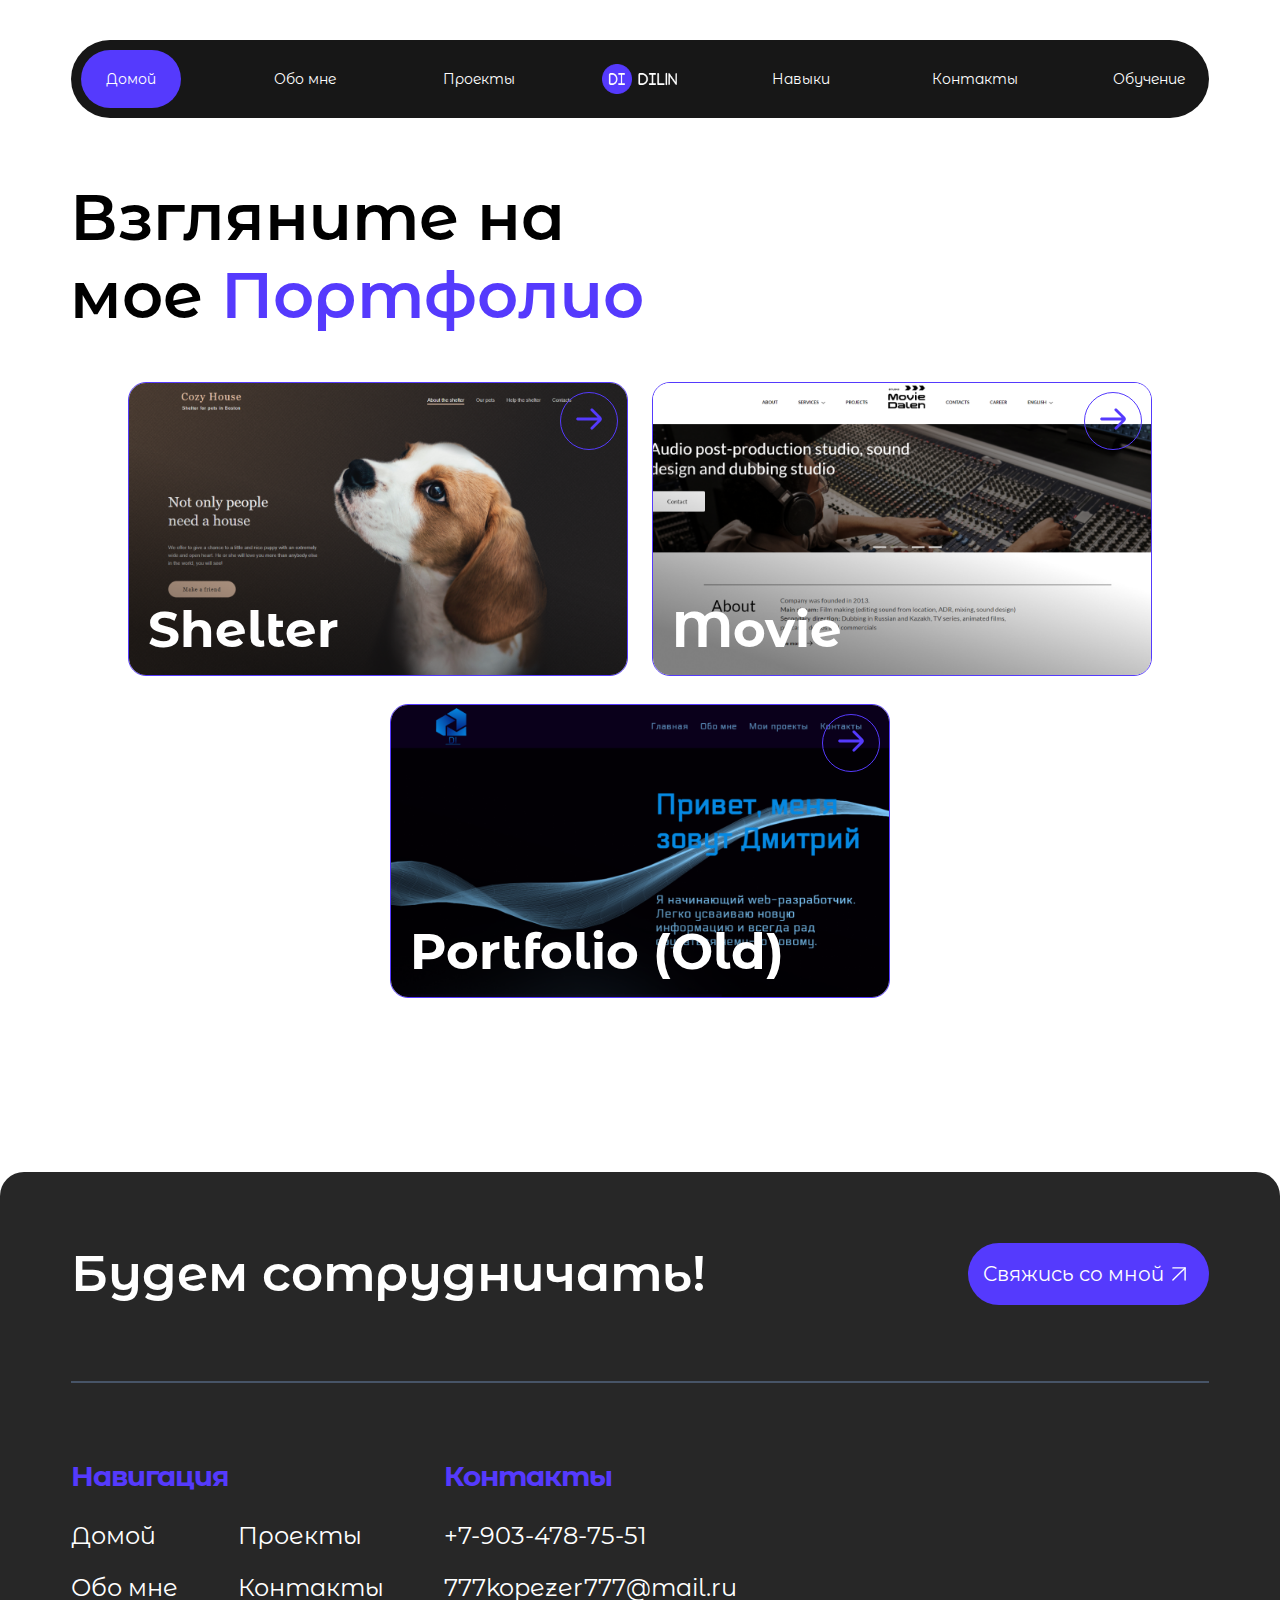
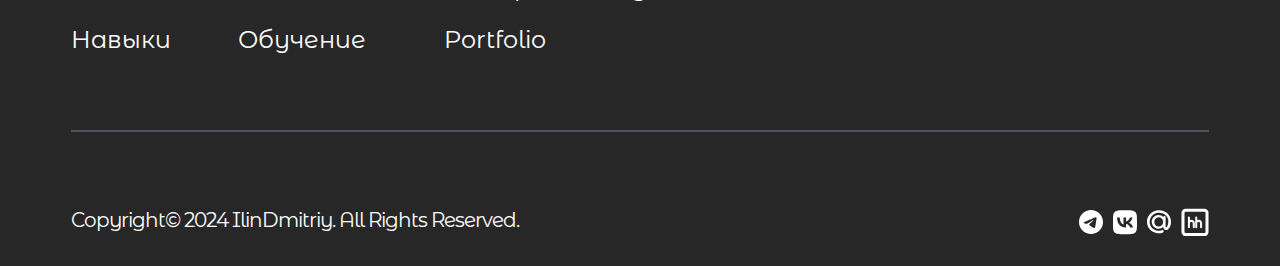
==== my-project.html @ a16f4810 "Add files via upload" ====
<!DOCTYPE html>
<html lang="en">

<head>
    <meta charset="UTF-8">
    <meta name="viewport" content="width=device-width, initial-scale=1.0">
    <title>Мои проекты</title>
    <link rel="stylesheet" href="./style.css">
    <link rel="stylesheet" href="./my-project.css">
    <link rel="stylesheet" href="./drop-down.css">
    <link rel="preconnect" href="https://fonts.googleapis.com">
    <link rel="preconnect" href="https://fonts.gstatic.com" crossorigin>
    <link href="https://fonts.googleapis.com/css2?family=Montserrat+Alternates:wght@400;500;600;700&display=swap"
        rel="stylesheet">
</head>

<body>
    <header>
        <nav class="nav-menu">
            <a class="nav-menu-btn active" href="#">Домой</a>
            <a class="nav-menu-btn" href="#my-cont">Обо мне</a>
            <a class="nav-menu-btn" href="#my-project">Проекты</a>
            <img class="nav-logo" src="./img/logo.png" alt="">
            <a class="nav-menu-btn" href="#my-skils">Навыки</a>
            <a class="nav-menu-btn" href="#send-me">Контакты</a>
            <a class="nav-menu-btn" href="#my-educate">Обучение</a>
        </nav>
        <div class="dropdown-btn" id="dropdown-btn">
            <div class="line"></div>
            <div class="line"></div>
            <div class="line"></div>
        </div>
        <div class="dpd-bg" id="dpd">
            <div class="dropdown" id="dropdown">
                <div class="dropdown-content" id="dropdown-content">
                    <li><a class="dpd-item active" href="./index.html#">Домой</a></li>
                    <li><a class="dpd-item" href="./index.html#my-cont">Обо мне</a></li>
                    <li><a class="dpd-item" href="./index.html#my-project">Проекты</a></li>
                    <li><a class="dpd-item" href="./index.html#my-skils">Навыки</a></li>
                    <li><a class="dpd-item" href="./index.html#send-me">Контакты</a></li>
                    <li><a class="dpd-item" href="./index.html#my-educate">Обучение</a></li>
                </div>
            </div>
        </div>
    </header>
    <main>
        <div class="portfolio">
            <div class="portfolio-title">
                <h2>Взгляните на мое <span class="h2-span">Портфолио</span></h2>
            </div>
            <div class="portfolio-card-cont">
                <div class="portfolio-card">
                    <img src="./img/portfolio1.png" alt="">
                    <div class="portfolio-card-arrow">
                        <svg class="portfolio-card-svg" xmlns="http://www.w3.org/2000/svg" width="26" height="22"
                            viewBox="0 0 26 22" fill="none">
                            <path
                                d="M1.66667 9.58333C0.884263 9.58333 0.25 10.2176 0.25 11C0.25 11.7824 0.884263 12.4167 1.66667 12.4167L21.6215 12.4167L14.8316 19.2066C14.2784 19.7598 14.2784 20.6568 14.8316 21.2101C15.3848 21.7633 16.2818 21.7633 16.8351 21.2101L25.0417 13.0035C26.1481 11.897 26.1482 10.103 25.0417 8.99653L16.8351 0.789932C16.2818 0.236688 15.3848 0.236688 14.8316 0.789932C14.2784 1.34318 14.2784 2.24016 14.8316 2.7934L21.6215 9.58333L1.66667 9.58333Z" />
                        </svg>
                    </div>
                    <p class="portfolio-card-txt">Shelter</p>
                </div>
                <div class="portfolio-card">
                    <img src="./img/portfolio2.png" alt="">
                    <div class="portfolio-card-arrow">
                        <svg class="portfolio-card-svg" xmlns="http://www.w3.org/2000/svg" width="26" height="22"
                            viewBox="0 0 26 22" fill="none">
                            <path
                                d="M1.66667 9.58333C0.884263 9.58333 0.25 10.2176 0.25 11C0.25 11.7824 0.884263 12.4167 1.66667 12.4167L21.6215 12.4167L14.8316 19.2066C14.2784 19.7598 14.2784 20.6568 14.8316 21.2101C15.3848 21.7633 16.2818 21.7633 16.8351 21.2101L25.0417 13.0035C26.1481 11.897 26.1482 10.103 25.0417 8.99653L16.8351 0.789932C16.2818 0.236688 15.3848 0.236688 14.8316 0.789932C14.2784 1.34318 14.2784 2.24016 14.8316 2.7934L21.6215 9.58333L1.66667 9.58333Z" />
                        </svg>
                    </div>
                    <p class="portfolio-card-txt">Movie</p>
                </div>
                <div class="portfolio-card">
                    <img src="./img/portfolio3.png" alt="">
                    <div class="portfolio-card-arrow">
                        <svg class="portfolio-card-svg" xmlns="http://www.w3.org/2000/svg" width="26" height="22"
                            viewBox="0 0 26 22" fill="none">
                            <path
                                d="M1.66667 9.58333C0.884263 9.58333 0.25 10.2176 0.25 11C0.25 11.7824 0.884263 12.4167 1.66667 12.4167L21.6215 12.4167L14.8316 19.2066C14.2784 19.7598 14.2784 20.6568 14.8316 21.2101C15.3848 21.7633 16.2818 21.7633 16.8351 21.2101L25.0417 13.0035C26.1481 11.897 26.1482 10.103 25.0417 8.99653L16.8351 0.789932C16.2818 0.236688 15.3848 0.236688 14.8316 0.789932C14.2784 1.34318 14.2784 2.24016 14.8316 2.7934L21.6215 9.58333L1.66667 9.58333Z" />
                        </svg>
                    </div>
                    <p class="portfolio-card-txt">Portfolio (Old)</p>
                </div>
            </div>
        </div>
    </main>
    <footer>
        <div class="foot-title">
            <h2>Будем сотрудничать!</h2>
            <button class="foot-title-btn">Свяжись со мной
                <svg class="foot-title-btn-svg" xmlns="http://www.w3.org/2000/svg" width="43" stroke="none" height="42"
                    viewBox="0 0 43 42" fill="none">
                    <path d="M12.75 29.75L30.25 12.25" stroke-width="2" stroke-linecap="round"
                        stroke-linejoin="round" />
                    <path d="M12.75 12.25H30.25V29.75" stroke-width="2" stroke-linecap="round"
                        stroke-linejoin="round" />
                </svg>
            </button>
        </div>
        <hr class="foot-line">
        <div class="foot-cont">
            <div class="foot-navigation">
                <p class="foot-navigation-title">Навигация</p>
                <div class="foot-nav-menu-group">
                    <nav class="foot-nav-menu">
                        <a class="foot-nav-a" href="#">Домой</a>
                        <a class="foot-nav-a" href="#">Обо мне</a>
                        <a class="foot-nav-a" href="#">Навыки</a>
                    </nav>
                    <nav class="foot-nav-menu">
                        <a class="foot-nav-a" href="#">Проекты</a>
                        <a class="foot-nav-a" href="#">Контакты</a>
                        <a class="foot-nav-a" href="#">Обучение</a>
                    </nav>
                </div>
            </div>
            <div class="foot-contact">
                <p class="foot-contact-title">Контакты</p>
                <div class="foot-contact-list">
                    <a class="foot-contact-list-item" href="#">+7-903-478-75-51</a>
                    <a class="foot-contact-list-item" href="#">777kopezer777@mail.ru</a>
                    <a class="foot-contact-list-item" href="#">Portfolio</a>
                </div>
            </div>
        </div>
        <hr class="foot-line">
        <div class="foot-end">
            <p class="foot-end-txt">Copyright© 2024 IlinDmitriy. All Rights Reserved.</p>
            <div class="foot-contact-icon">
                <a href="#">
                    <svg class="foot-contact-icon-svg" xmlns="http://www.w3.org/2000/svg" width="24" height="25"
                        viewBox="0 0 24 25" fill="none" stroke="none">
                        <path
                            d="M12 0.0639648C5.376 0.0639648 0 5.43997 0 12.064C0 18.688 5.376 24.064 12 24.064C18.624 24.064 24 18.688 24 12.064C24 5.43997 18.624 0.0639648 12 0.0639648ZM17.568 8.22397C17.388 10.12 16.608 14.728 16.212 16.852C16.044 17.752 15.708 18.052 15.396 18.088C14.7 18.148 14.172 17.632 13.5 17.188C12.444 16.492 11.844 16.06 10.824 15.388C9.636 14.608 10.404 14.176 11.088 13.48C11.268 13.3 14.34 10.504 14.4 10.252C14.4083 10.2138 14.4072 10.1742 14.3968 10.1365C14.3863 10.0989 14.3668 10.0644 14.34 10.036C14.268 9.97597 14.172 9.99997 14.088 10.012C13.98 10.036 12.3 11.152 9.024 13.36C8.544 13.684 8.112 13.852 7.728 13.84C7.296 13.828 6.48 13.6 5.868 13.396C5.112 13.156 4.524 13.024 4.572 12.604C4.596 12.388 4.896 12.172 5.46 11.944C8.964 10.42 11.292 9.41197 12.456 8.93197C15.792 7.53997 16.476 7.29996 16.932 7.29996C17.028 7.29996 17.256 7.32396 17.4 7.44396C17.52 7.53996 17.556 7.67197 17.568 7.76797C17.556 7.83997 17.58 8.05597 17.568 8.22397Z"
                            stroke="none" />
                    </svg>
                </a>
                <a href="#">
                    <svg class="foot-contact-icon-svg" xmlns="http://www.w3.org/2000/svg" width="24" height="25"
                        viewBox="0 0 24 25" fill="none" stroke="none">
                        <path
                            d="M1.68 1.90412C3.17891e-07 3.60012 0 6.31212 0 11.7441V12.7041C0 18.1281 3.17891e-07 20.8401 1.68 22.5441C3.376 24.2241 6.088 24.2241 11.52 24.2241H12.48C17.904 24.2241 20.616 24.2241 22.32 22.5441C24 20.8481 24 18.1361 24 12.7041V11.7441C24 6.32012 24 3.60812 22.32 1.90412C20.624 0.224121 17.912 0.224121 12.48 0.224121H11.52C6.096 0.224121 3.384 0.224121 1.68 1.90412ZM4.048 7.52812H6.8C6.888 12.1041 8.904 14.0401 10.504 14.4401V7.52812H13.088V11.4721C14.664 11.3041 16.328 9.50412 16.888 7.52012H19.464C19.2538 8.54708 18.8342 9.51968 18.2313 10.3772C17.6284 11.2347 16.8552 11.9588 15.96 12.5041C16.9592 13.0013 17.8417 13.7047 18.5491 14.568C19.2566 15.4312 19.7729 16.4347 20.064 17.5121H17.224C16.616 15.6161 15.096 14.1441 13.088 13.9441V17.5121H12.768C7.296 17.5121 4.176 13.7681 4.048 7.52812Z"
                            stroke="none" />
                    </svg>
                </a>
                <a href="#">
                    <svg class="foot-contact-icon-svg" xmlns="http://www.w3.org/2000/svg" width="24" height="24"
                        viewBox="0 0 24 24" fill="none">
                        <path
                            d="M11.5849 4.99748C13.4171 4.99748 15.1436 5.80884 16.4088 7.07721V7.08095C16.4088 6.47187 16.819 6.01112 17.386 6.01112H17.53C18.4247 6.01112 18.604 6.85395 18.604 7.11991L18.6077 16.5858C18.5455 17.2061 19.2489 17.5268 19.6397 17.1282C21.1584 15.5677 22.9786 9.09775 18.694 5.35184C14.6981 1.85541 9.33501 2.43303 6.4836 4.39589C3.45294 6.4876 1.51575 11.1078 3.39744 15.4501C5.45238 20.1841 11.3269 21.5963 14.8233 20.1879C16.5933 19.4739 17.4092 21.8608 15.5696 22.6422C12.7969 23.8237 5.06989 23.703 1.46101 17.4601C-0.977166 13.243 -0.848171 5.82458 5.62112 1.98127C10.5657 -0.960762 17.0898 -0.145652 21.0226 3.95612C25.1325 8.24818 24.8948 16.2787 20.8824 19.4005C19.0652 20.8202 16.3668 19.4395 16.3863 17.371L16.366 16.6967C15.1008 17.9486 13.4171 18.6828 11.5849 18.6828C7.9603 18.6828 4.76915 15.4943 4.76915 11.8772C4.76915 8.22121 7.9603 4.99898 11.5849 4.99898V4.99748ZM16.144 11.6157C16.0068 8.96589 14.0381 7.37014 11.6592 7.37014H11.5692C8.82727 7.37014 7.30407 9.52778 7.30407 11.9739C7.30407 14.7166 9.14376 16.4487 11.5579 16.4487C14.2526 16.4487 16.0218 14.4791 16.1508 12.1492L16.144 11.6157Z"
                            stroke="none" />
                    </svg>
                </a>
                <a href="#">
                    <svg class="foot-contact-icon-svg" xmlns="http://www.w3.org/2000/svg" width="28" height="29"
                        viewBox="0 0 28 29" fill="none" stroke="none">
                        <path
                            d="M7.91891 9.47803V19.3699M7.91891 15.2898C7.91891 14.6339 8.17519 14.0049 8.63136 13.5412C9.08753 13.0774 9.70623 12.8169 10.3513 12.8169C10.9965 12.8169 11.6152 13.0774 12.0713 13.5412C12.5275 14.0049 12.7838 14.6339 12.7838 15.2898V19.3699M15.2162 9.47803V19.3699M15.2162 15.2898C15.2162 14.6339 15.4725 14.0049 15.9287 13.5412C16.3848 13.0774 17.0035 12.8169 17.6486 12.8169C17.9681 12.8169 18.2844 12.8808 18.5795 13.0051C18.8746 13.1294 19.1428 13.3115 19.3686 13.5412C19.5945 13.7708 19.7737 14.0434 19.8959 14.3435C20.0182 14.6435 20.0811 14.9651 20.0811 15.2898V19.3699"
                            stroke-width="2" stroke-linecap="round" stroke-linejoin="round" fill="none" />
                        <path
                            d="M23.4054 2.22412H4.59459C3.16164 2.22412 2 3.40512 2 4.86195V23.9862C2 25.443 3.16164 26.624 4.59459 26.624H23.4054C24.8384 26.624 26 25.443 26 23.9862V4.86195C26 3.40512 24.8384 2.22412 23.4054 2.22412Z"
                            stroke-width="3" stroke-linecap="round" stroke-linejoin="round" fill="none" />
                    </svg>
                </a>
            </div>
        </div>
    </footer>
    <script src="./script.js"></script>
</body>

</html>
---- style.css ----
*,
*::before,
*::after {
    box-sizing: border-box;
    margin: 0;
    padding: 0;
    border: 0;
    font-family: "Montserrat Alternates", sans-serif;
    text-decoration: none;
    list-style-type: none;
}

:root {
    --main-color: #553AFD;
}

html {
    scroll-behavior: smooth;
}

header {
    margin: 0 auto;
    max-width: 1440px;
    padding: 40px 71px 0;
    position: relative;
}

.nav-menu {
    background-color: #171717;
    display: flex;
    justify-content: space-between;
    border-radius: 50px;
    padding: 10px;
    align-items: center;
}

.nav-logo {
    height: 46px;
    width: 114px;
}

.nav-menu-btn {
    text-decoration: none;
    color: white;
    padding: 20px 5px;
    border-radius: 60px;
    width: 136px;
    text-align: center;
    font-size: 20px;
    transition: 1000ms;
}

.nav-menu-btn.active {
    background-color: var(--main-color);
}

.nav-menu-btn:hover {
    background-color: var(--main-color);
}

.my-cont {
    margin: 0 auto;
    max-width: 1440px;
    padding: 60px 0 100px 40px;
    display: flex;
    justify-content: space-between;
}

.my-info-cont {
    max-width: 800px;
    padding-top: 100px;
    width: 100%;
}

.my-hello {
    font-size: 24px;
    font-weight: 600;
}

.my-name {
    font-size: 32px;
    font-weight: 600;
    color: var(--main-color);
}

h1 {
    font-size: 100px;
    font-weight: 700;
}

.span-h1 {
    text-align: right;
    display: block;
    width: 100%;
}

.my-txt {
    font-size: 21px;
    letter-spacing: 3px;
    padding: 25px 0;
    max-width: 700px;
}

.my-button {
    background-color: var(--main-color);
    color: white;
    font-size: 21px;
    padding: 18px 52px;
    border-radius: 10px;
    transition: 500ms;
    cursor: pointer;
}

.my-button:hover {
    background-color: black;
}

.my-src {
    padding-top: 36px;
    display: flex;
    justify-content: center;
    gap: 25px;
}

.me {
    border-radius: 250px;
    border: 4px solid var(--main-color);
    width: 500px;
}

.my-img-svg {
    fill: #000000;
    transition: 500ms;
    cursor: pointer;
}

.my-img-hh {
    stroke: #000000;
    transition: 500ms;
    cursor: pointer;
}

.my-img-svg:hover {
    fill: var(--main-color);
}

.my-img-hh:hover {
    stroke: var(--main-color);
}

.my-service-cont {
    margin: 0 auto;
    max-width: 1440px;
    background-image: url('./img/bg-block.png');
    padding: 116px 0 240px;
    background-repeat: no-repeat;
    background-size: cover;
    background-position: center;
    border-radius: 50px;
}

.my-service-title {
    display: flex;
    justify-content: space-between;
    gap: 200px;
    align-items: center;
    letter-spacing: -1px;
    padding: 0 70px 96px;
}

.my-service-h2 {
    font-size: 64px;
    font-weight: 500;
    color: white;
}

.my-service-title-txt {
    color: white;
    max-width: 580px;
}

.my-service-card-cont {
    display: flex;
    justify-content: center;
    gap: 25px;
}

.my-service-card {
    position: relative;
    color: white;
    font-size: 32px;
    font-weight: 500;
    background-color: rgba(104, 104, 104, 0.2);
    backdrop-filter: blur(15px);
    width: 416px;
    border: 2px solid rgba(249, 250, 251, 0.3);
    border-radius: 35px;
    cursor: pointer;
    z-index: 0;
}

.my-service-card-svg {
    fill: #1D2939;
    stroke: #FFFFFF;
    transition: 500ms;

}

.my-service-card:hover .my-service-card-svg {
    fill: var(--main-color);
}

.my-service-card-title {
    padding: 44px 37px 0;
}

.my-service-card-line {
    width: 100%;
    height: 2px;
    background-color: rgba(249, 250, 251, 0.3);
    margin: 23px 0 49px;
}

.my-service-card-img {
    margin: 0 0 -143px -2px;
}

.my-service-card-svg {
    position: absolute;
    right: -2px;
    bottom: -135px;
}

h2 {
    max-width: 643px;
    font-size: 64px;
    font-weight: 600;
}

.h2-span {
    color: var(--main-color);
}

.my-service-title-btn {
    background-color: var(--main-color);
    color: white;
    font-size: 20px;
    font-weight: 700;
    letter-spacing: -1px;
    padding: 20px 40px;
    border-radius: 40px;
    transition: 500ms;
    cursor: pointer;
}

.my-service-title-btn:hover {
    background-color: #000;
}

.skills {
    margin: 0 auto;
    max-width: 1440px;
    padding: 80px 0 80px;
}

.skills-title {
    padding: 0 70px 30px;
}

.skill-card-cont {
    display: flex;
    justify-content: center;
    gap: 32px;
    flex-wrap: wrap;
    padding: 0 10px;
}

.skill-card-img {
    background-image: url('./img/bg-card.png');
    border-radius: 20px;
    width: 300px;
    height: 160px;
    display: flex;
    justify-content: center;
    align-items: center;
}

.skill-card-txt {
    text-align: center;
    padding-top: 10px;
    font-size: 30px;
}

.skill-card-img svg {
    fill: rgba(255, 255, 255, 0.1);
    transition: 500ms;
}

.skill-card-img:hover svg {
    fill: var(--main-color);
}

.send {
    margin: 0 auto;
    max-width: 1440px;
    background-image: url('./img/bg-block.png');
    padding: 292px 0;
    background-repeat: no-repeat;
    background-size: cover;
    background-position: center;
    border-radius: 50px;
}

.send-cont {
    display: flex;
    flex-direction: column;
    align-items: center;
    text-align: center;
}

.send-cont h2 {
    color: white;
    max-width: 800px;
    letter-spacing: -2px;
}

.send-cont-list {
    padding-top: 50px;
    display: flex;
    gap: 70px;
}

.send-cont-list-a {
    color: white;
    text-decoration: none;
    font-size: 30px;
    transition: 500ms;
}

.send-cont-list-a:hover {
    color: var(--main-color);
}

.educate {
    margin: 0 auto;
    max-width: 1440px;
    padding: 80px 25px;
}

.educate-title {
    text-align: center;
    display: flex;
    flex-direction: column;
    align-items: center;
}

.educate-title-txt {
    font-size: 21px;
    max-width: 900px;
    letter-spacing: 0.5px;
}

.educate-cont {
    display: flex;
    justify-content: space-between;
    align-items: center;
    padding-top: 80px;
    gap: 15px;
}

.educate-txt-cont {
    max-width: 960px;
    background-color: #F8F8F8;
    border-radius: 14px;
    padding: 50px 67px 50px 30px;
}

.educate-bachelor-txt {
    font-size: 21px;
    text-align: justify;
}

.educate-bachelor-degree {
    font-size: 24px;
    font-weight: 500;
    padding-top: 43px;
}

.educate-bachelor-year {
    font-size: 19px;
}

footer {
    margin: 0 auto;
    max-width: 1440px;
    border-radius: 24px 24px 0 0;
    background-color: #272727;
    padding: 71px 71px 25px;
}

.foot-title {
    display: flex;
    justify-content: space-between;
    color: white;
    align-items: center;
    gap: 30px;
}

.foot-title h2 {
    max-width: 815px;
    transition: 500ms;
}

.foot-title-btn {
    background-color: var(--main-color);
    font-size: 26px;
    color: white;
    border-radius: 60px;
    display: flex;
    align-items: center;
    padding: 14px 33px;
    transition: 500ms;
    cursor: pointer;
}

.foot-title-btn-svg {
    stroke: #FFF;
    transition: 500ms;
}

.foot-title-btn:hover {
    background-color: #fff;
    color: var(--main-color);
}

.foot-title-btn:hover .foot-title-btn-svg {
    stroke: var(--main-color);
}

.foot-line {
    width: 100%;
    height: 2px;
    background-color: #475467;
    margin: 76px 0;
}

.foot-cont {
    display: flex;
    gap: 60px;
}

.foot-contact-icon {
    display: flex;
    align-items: center;
    gap: 10px;
}

.foot-contact-icon-svg {
    fill: #FFF;
    stroke: #FFF;
    transition: 500ms;
}

.foot-contact-icon-svg:hover {
    fill: var(--main-color);
    stroke: var(--main-color);
}

.foot-navigation-title {
    color: var(--main-color);
    font-size: 28px;
    font-weight: 700;
    padding-bottom: 28px;
    letter-spacing: -1px;
}

.foot-nav-menu-group {
    display: flex;
    gap: 60px;
}

.foot-nav-menu {
    display: flex;
    flex-direction: column;
    gap: 23px;
}

.foot-nav-a {
    color: white;
    text-decoration: none;
    font-size: 24px;
    transition: 500ms;
}

.foot-nav-a:hover {
    color: var(--main-color);
}

.foot-contact-title {
    color: var(--main-color);
    font-size: 28px;
    font-weight: 700;
    padding-bottom: 28px;
    letter-spacing: -1px;
}

.foot-contact-list {
    display: flex;
    flex-direction: column;
    gap: 23px;
}

.foot-contact-list-item {
    color: white;
    text-decoration: none;
    font-size: 24px;
    transition: 500ms;
}

.foot-contact-list-item:hover {
    color: var(--main-color);
}

.foot-send-form-input {
    border-radius: 14px 0 0 14px;
    padding: 15px 0 15px 14px;
    width: 100%;
    font-size: 20px;
}

.foot-send-form-input::-moz-placeholder {
    color: black;
}

.foot-send-form-input::-webkit-input-placeholder {
    color: black;
}

.foot-send-form-input::-ms-input-placeholder {
    color: black;
}

.foot-send-form-btn {
    background-color: var(--main-color);
    border-radius: 0 14px 14px 0;
    padding: 13.5px 11px;
}

.foot-end {
    display: flex;
    justify-content: space-between;
    gap: 20px;
}

.foot-end-txt {
    font-size: 20px;
    letter-spacing: -1px;
    color: white;
}


@media (max-width: 1360px) {
    h1 {
        font-size: 70px;
        max-width: 700px;
    }

    .my-img-cont img {
        width: 450px;
    }

    .nav-logo {
        height: 30px;
        width: auto;
    }

    .nav-menu-btn {
        font-size: 14px;
        width: 100px;
    }

    .my-service-title {
        display: flex;
        flex-direction: column;
        padding: 0 0 60px;
        gap: 30px;
        text-align: center;
    }

    .my-service-card {
        width: 350px;
    }

    .my-service-card-title {
        font-size: 24px;
    }

    .my-service-card-img {
        width: 350px;
    }

    .my-service-card-svg {
        width: 100px;
        bottom: -140px;
    }

    .skills-title {
        display: flex;
        justify-content: center;
    }

    .skill-card-img {
        background-image: url(./img/bg-card.png);
        border-radius: 20px;
        width: 300px;
        height: 160px;
        display: flex;
        justify-content: center;
        align-items: center;
    }

    .skill-card-txt {
        font-size: 20px;
    }

    .educate-txt-cont {
        padding: 50px 30px;
        max-width: 800px;
    }

    .foot-title h2 {
        font-size: 50px;
    }

    .foot-title-btn {
        font-size: 20px;
        padding: 10px 15px;
        flex-shrink: 0;
        height: 62px;
    }

    .foot-title-btn-svg {
        width: 30px;
    }
}

@media (max-width: 1120px) {
    .msc3 {
        display: none;
    }

    .educate-txt-cont {
        padding: 50px 30px;
        max-width: 800px;
    }

    .educate-bachelor-txt {
        font-size: 18px;
    }

    .educate-bachelor-degree {
        font-size: 20px;
    }

    .educate-bachelor-year {
        font-size: 18px;
    }

    .educate-bachelor-txt {
        max-width: 700px;
    }
}

@media (max-width: 1050px) {
    h1 {
        font-size: 50px;
        max-width: 550px;
    }

    .my-txt {
        font-size: 16px;
    }

    .my-img-cont img {
        width: 350px;
    }

    .my-button {
        font-size: 16px;
    }

    .my-service-title-btn {
        font-size: 16px;
    }
}

@media (max-width: 900px) {
    .nav-menu {
        display: none;
    }

    .my-cont {
        padding: 0 0 40px;
        flex-direction: column;
        align-items: center;
    }

    .my-info-cont {
        padding-top: 40px;
        display: flex;
        flex-direction: column;
        align-items: center;
        text-align: center;
    }

    .my-img-cont img {
        padding-top: 30px;
    }

    .my-service-cont {
        padding-top: 40px;
        border-radius: 25px;
    }

    .skills {
        padding: 40px 0;
    }

    .send {
        border-radius: 25px;
    }

    footer {
        padding: 45px 35px 20px;
    }

    .foot-title {
        flex-direction: column;
    }

    .foot-title h2 {
        font-size: 38px;
        text-align: center;
    }

    .foot-line {
        margin: 40px 0;
    }

    .foot-cont {
        justify-content: center;
    }

    .foot-navigation-title {
        font-size: 24px;
    }

    .foot-nav-menu-group {
        gap: 30px;
    }

    .foot-nav-a {
        font-size: 20px;
    }

    .foot-contact-title {
        font-size: 24px;
    }

    .foot-contact-list-item {
        font-size: 20px;
    }

    .foot-end-txt {
        font-size: 18px;
    }

}

@media (max-width: 800px) {
    .my-service-card {
        width: 300px;
    }

    .my-service-card-title {
        font-size: 18px;
    }

    .my-service-card-img {
        width: 300px;
    }

    .my-service-card-svg {
        width: 80px;
        bottom: -150px;
    }

    .my-service-h2 {
        font-size: 50px;
    }

    .skills-h2 {
        font-size: 50px;
    }

    .send-cont h2 {
        font-size: 50px;
    }

    .send-cont-list-a {
        font-size: 20px;
    }

    .send {
        padding: 150px 0;
    }

    .educate {
        padding: 40px;
    }

    .educate-cont {
        flex-direction: column;
        text-align: center;
        padding-top: 20px;
    }

    .educate-title h2 {
        font-size: 50px;
    }

    .educate-title-txt {
        font-size: 20px;
    }

    .educate-svg {
        order: 1;
        padding-top: 30px;
    }

    .educate-txt-cont {
        order: 0;
    }

    .educate-bachelor-txt {
        text-align: center;
    }
}

@media (max-width: 680px) {
    .my-name {
        font-size: 25px;
    }

    h1 {
        font-size: 36px;
    }

    .my-txt {
        font-size: 14px;
    }

    .my-button {
        font-size: 14px;
    }

    .my-img-cont img {
        width: 300px;
    }

    .my-img-svg {
        width: 25px;
    }

    .my-img-hh {
        width: 25px;
    }

    .msc2 {
        display: none;
    }

    .my-service-h2 {
        font-size: 28px;
    }

    .my-service-title-txt {
        font-size: 18px;
        padding: 0 15px;
    }

    .skills-h2 {
        font-size: 28px;
    }

    .skill-card-cont {
        gap: 10px;
    }

    .skill-card-img {
        width: 150px;
        height: 80px;
    }

    .skill-card-img svg {
        width: 50px;
    }

    .foot-cont {
        flex-direction: column;
        align-items: center;
        text-align: center;
    }

    .foot-end {
        flex-direction: column;
        align-items: center;
        text-align: center;
    }

}

@media (max-width: 550px) {
    .send-cont h2 {
        font-size: 30px;
        padding: 0 40px;
    }

    .send-cont-list-a {
        font-size: 16px;
    }

    .send-cont-list {
        display: flex;
        flex-direction: column;
        gap: 20px;
    }

    .h2-span {
        font-size: 30px;
    }

    .educate-title-txt {
        font-size: 16px;
    }

    .educate-bachelor-txt {
        font-size: 16px;
    }

    .educate-bachelor-degree {
        font-size: 16px;
    }

    .educate-svg {
        width: 200px;
    }

    .foot-title h2 {
        font-size: 30px;
    }
}

@media (max-width: 400px) {
    .send-cont h2 {
        padding: 0;
    }

    .skill-card-cont {
        overflow: hidden;
        overflow-y: scroll;
        height: 245px;
    }

    .skill-card-cont::-webkit-scrollbar {
        width: 8px;
    }

    .skill-card-cont::-webkit-scrollbar-thumb {
        background-color: var(--main-color);
        border-radius: 10px;
    }

    .skill-card-cont::-webkit-scrollbar-track {
        background-color: rgba(39, 39, 39, 0.2);
        border-radius: 10px;
    }
}
---- my-project.css ----
:root {
    --main-color: #553AFD;
}

.portfolio {
    margin: 0 auto;
    max-width: 1440px;
    padding: 60px 0px 60px;
}

.portfolio-title {
    display: flex;
    justify-content: space-between;
    padding: 0 70px;
    align-items: center;
}

.portfolio-card-cont {
    padding: 48px 0 110px;
    display: flex;
    justify-content: center;
    gap: 24px;
    position: relative;
    bottom: 0;
    flex-wrap: wrap;
}

.portfolio-card {
    position: relative;
    cursor: pointer;
    border-radius: 20px;
    height: fit-content;
}

.portfolio-card img{
    border-radius: 18px;
    object-fit: cover;
    border: 1px solid var(--main-color);
}

.portfolio-card-svg {
    fill: var(--main-color);
    transition: 500ms;
}

.portfolio-card-arrow {
    position: absolute;
    padding: 15px;
    border: 1px solid var(--main-color);
    border-radius: 30px;
    top: 10px;
    right: 10px;
    transition: 500ms;
}

.portfolio-card-txt {
    position: absolute;
    color: white;
    left: 20px;
    bottom: 20px;
    font-size: 50px;
    font-weight: 700;
    transition: 500ms;
}

.portfolio-card:hover .portfolio-card-svg {
    fill: #000;
}

.portfolio-card:hover .portfolio-card-arrow {
    border: 1px solid #000;
}

.portfolio-card:hover .portfolio-card-txt {
    color: var(--main-color);
}


@media (max-width: 1360px) {
    .portfolio-card img{
        width: 500px;
    }
}

@media (max-width: 1050px) {
    .portfolio-title h2{
        font-size: 50px;
        max-width: 500px;
    }
}

@media (max-width: 900px) {
    .portfolio{
        padding: 40px 0;
    }
    .portfolio-title{
        display: flex;
        flex-direction: column;
        gap: 20px;
        text-align: center;
        padding: 0;
    }
    .portfolio-card-cont{
        padding-bottom: 70px;
    }
}
@media (max-width: 550px) {
    .portfolio-title h2{
        font-size: 30px;
        max-width: 300px;
    }
    .portfolio-card-arrow{
        padding: 5px;
        display: flex;
        align-items: center;
    }
    .portfolio-card-svg{
        width: 15px;
        height: 15px;
    }
    .portfolio-card-txt{
        font-size: 18px;
    }
    .my-service-title-btn{
        font-size: 14px;
    }
    .portfolio-card img{
        width: 300px;
    }
}
---- drop-down.css ----
:root {
  --main-color: #553AFD;
}

.dpd-bg {
  position: fixed;
  top: 0;
  right: 0;
  width: 0;
  height: 100vh;
  background: rgba(41, 41, 41, 0.6);
  transition: .3s;
  z-index: 2;
}

.dpd-item {
  color: #FFFFFF;
}

.dpd-item:hover {
  color: var(--main-color);
}

.dropdown {
  height: 100%;
  width: 0;
  position: fixed;
  z-index: 1;
  right: 0;
  top: 0;
  background-color: #272727;
  overflow-x: hidden;
  transition: .5s;
  display: flex;
  justify-content: center;
  align-items: center;
}

.dropdown-content {
  position: relative;
  width: 243px;
  text-align: center;
  margin: auto;
}

.dropdown a {
  text-decoration: none;
  font-size: 32px;
  display: block;
  transition: 0.3s;
}

.dropdown li {
  padding: 40px 0 0;
}

.dropdown li:first-child {
  padding: 0;
}

.dpd-second {
  background: var(--main-color);
}

@media (max-width: 900px) {
  .dropdown-btn {
    position: fixed;
    z-index: 3;
    top: 40px;
    right: 20px;
    transition: .5s;
    cursor: pointer;
  }

  .line {
    width: 30px;
    height: 2px;
    background-color: var(--main-color);
    margin: 8px 0;
    transition: 0.4s;
  }

  .dropdown-btn:hover .line {
    background-color: var(--main-color);
  }
}
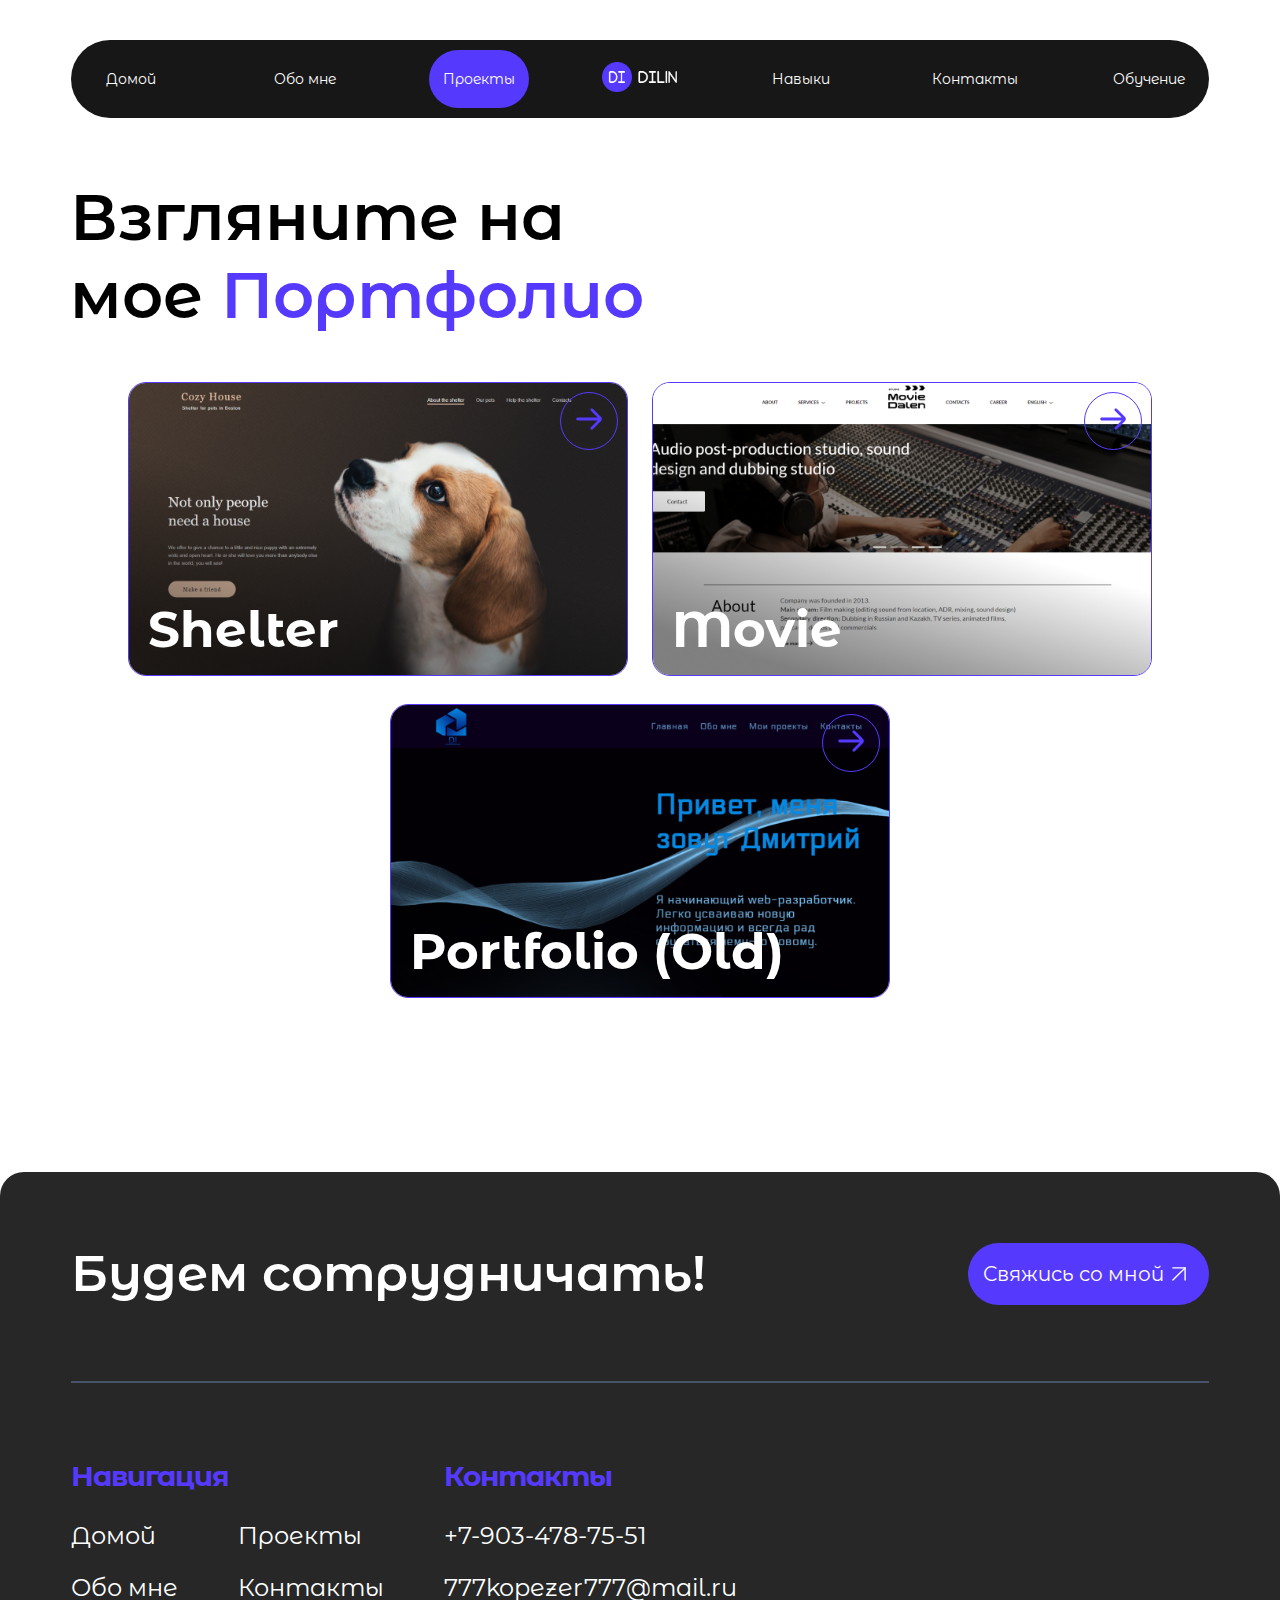
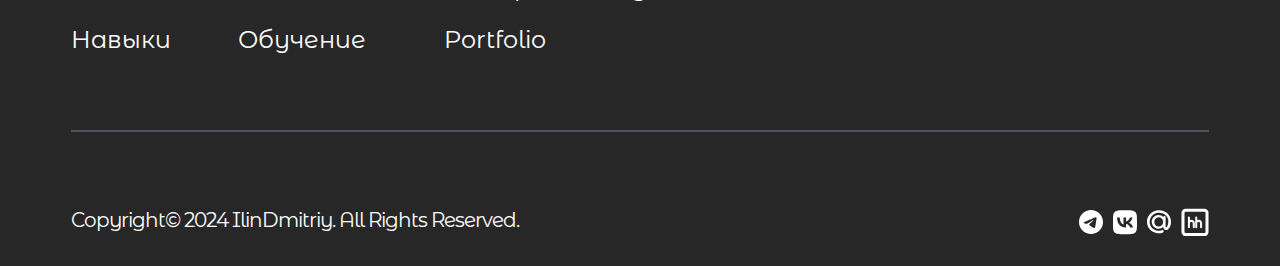
==== commit 3f101d0d: "fix: link" ====
--- a/my-project.html
+++ b/my-project.html
@@ -17,13 +17,13 @@
 <body>
     <header>
         <nav class="nav-menu">
-            <a class="nav-menu-btn active" href="#">Домой</a>
-            <a class="nav-menu-btn" href="#my-cont">Обо мне</a>
-            <a class="nav-menu-btn" href="#my-project">Проекты</a>
-            <img class="nav-logo" src="./img/logo.png" alt="">
-            <a class="nav-menu-btn" href="#my-skils">Навыки</a>
-            <a class="nav-menu-btn" href="#send-me">Контакты</a>
-            <a class="nav-menu-btn" href="#my-educate">Обучение</a>
+            <a class="nav-menu-btn" href="./index.html#">Домой</a>
+            <a class="nav-menu-btn" href="./index.html#my-cont">Обо мне</a>
+            <a class="nav-menu-btn active" href="#">Проекты</a>
+            <a href="./index.html#"><img class="nav-logo" src="./img/logo.png" alt=""></a>
+            <a class="nav-menu-btn" href="./index.html#my-skils">Навыки</a>
+            <a class="nav-menu-btn" href="./index.html#send-me">Контакты</a>
+            <a class="nav-menu-btn" href="./index.html#my-educate">Обучение</a>
         </nav>
         <div class="dropdown-btn" id="dropdown-btn">
             <div class="line"></div>
@@ -33,9 +33,9 @@
         <div class="dpd-bg" id="dpd">
             <div class="dropdown" id="dropdown">
                 <div class="dropdown-content" id="dropdown-content">
-                    <li><a class="dpd-item active" href="./index.html#">Домой</a></li>
+                    <li><a class="dpd-item" href="./index.html#">Домой</a></li>
                     <li><a class="dpd-item" href="./index.html#my-cont">Обо мне</a></li>
-                    <li><a class="dpd-item" href="./index.html#my-project">Проекты</a></li>
+                    <li><a class="dpd-item active" href="#">Проекты</a></li>
                     <li><a class="dpd-item" href="./index.html#my-skils">Навыки</a></li>
                     <li><a class="dpd-item" href="./index.html#send-me">Контакты</a></li>
                     <li><a class="dpd-item" href="./index.html#my-educate">Обучение</a></li>
@@ -49,39 +49,45 @@
                 <h2>Взгляните на мое <span class="h2-span">Портфолио</span></h2>
             </div>
             <div class="portfolio-card-cont">
-                <div class="portfolio-card">
-                    <img src="./img/portfolio1.png" alt="">
-                    <div class="portfolio-card-arrow">
-                        <svg class="portfolio-card-svg" xmlns="http://www.w3.org/2000/svg" width="26" height="22"
-                            viewBox="0 0 26 22" fill="none">
-                            <path
-                                d="M1.66667 9.58333C0.884263 9.58333 0.25 10.2176 0.25 11C0.25 11.7824 0.884263 12.4167 1.66667 12.4167L21.6215 12.4167L14.8316 19.2066C14.2784 19.7598 14.2784 20.6568 14.8316 21.2101C15.3848 21.7633 16.2818 21.7633 16.8351 21.2101L25.0417 13.0035C26.1481 11.897 26.1482 10.103 25.0417 8.99653L16.8351 0.789932C16.2818 0.236688 15.3848 0.236688 14.8316 0.789932C14.2784 1.34318 14.2784 2.24016 14.8316 2.7934L21.6215 9.58333L1.66667 9.58333Z" />
-                        </svg>
+                <a href="https://mxayri.github.io/RS-School/">
+                    <div class="portfolio-card">
+                        <img src="./img/portfolio1.png" alt="">
+                        <div class="portfolio-card-arrow">
+                            <svg class="portfolio-card-svg" xmlns="http://www.w3.org/2000/svg" width="26" height="22"
+                                viewBox="0 0 26 22" fill="none">
+                                <path
+                                    d="M1.66667 9.58333C0.884263 9.58333 0.25 10.2176 0.25 11C0.25 11.7824 0.884263 12.4167 1.66667 12.4167L21.6215 12.4167L14.8316 19.2066C14.2784 19.7598 14.2784 20.6568 14.8316 21.2101C15.3848 21.7633 16.2818 21.7633 16.8351 21.2101L25.0417 13.0035C26.1481 11.897 26.1482 10.103 25.0417 8.99653L16.8351 0.789932C16.2818 0.236688 15.3848 0.236688 14.8316 0.789932C14.2784 1.34318 14.2784 2.24016 14.8316 2.7934L21.6215 9.58333L1.66667 9.58333Z" />
+                            </svg>
+                        </div>
+                        <p class="portfolio-card-txt">Shelter</p>
                     </div>
-                    <p class="portfolio-card-txt">Shelter</p>
-                </div>
-                <div class="portfolio-card">
-                    <img src="./img/portfolio2.png" alt="">
-                    <div class="portfolio-card-arrow">
-                        <svg class="portfolio-card-svg" xmlns="http://www.w3.org/2000/svg" width="26" height="22"
-                            viewBox="0 0 26 22" fill="none">
-                            <path
-                                d="M1.66667 9.58333C0.884263 9.58333 0.25 10.2176 0.25 11C0.25 11.7824 0.884263 12.4167 1.66667 12.4167L21.6215 12.4167L14.8316 19.2066C14.2784 19.7598 14.2784 20.6568 14.8316 21.2101C15.3848 21.7633 16.2818 21.7633 16.8351 21.2101L25.0417 13.0035C26.1481 11.897 26.1482 10.103 25.0417 8.99653L16.8351 0.789932C16.2818 0.236688 15.3848 0.236688 14.8316 0.789932C14.2784 1.34318 14.2784 2.24016 14.8316 2.7934L21.6215 9.58333L1.66667 9.58333Z" />
-                        </svg>
+                </a>
+                <a href="https://mxayri.github.io/movie/">
+                    <div class="portfolio-card">
+                        <img src="./img/portfolio2.png" alt="">
+                        <div class="portfolio-card-arrow">
+                            <svg class="portfolio-card-svg" xmlns="http://www.w3.org/2000/svg" width="26" height="22"
+                                viewBox="0 0 26 22" fill="none">
+                                <path
+                                    d="M1.66667 9.58333C0.884263 9.58333 0.25 10.2176 0.25 11C0.25 11.7824 0.884263 12.4167 1.66667 12.4167L21.6215 12.4167L14.8316 19.2066C14.2784 19.7598 14.2784 20.6568 14.8316 21.2101C15.3848 21.7633 16.2818 21.7633 16.8351 21.2101L25.0417 13.0035C26.1481 11.897 26.1482 10.103 25.0417 8.99653L16.8351 0.789932C16.2818 0.236688 15.3848 0.236688 14.8316 0.789932C14.2784 1.34318 14.2784 2.24016 14.8316 2.7934L21.6215 9.58333L1.66667 9.58333Z" />
+                            </svg>
+                        </div>
+                        <p class="portfolio-card-txt">Movie</p>
                     </div>
-                    <p class="portfolio-card-txt">Movie</p>
-                </div>
-                <div class="portfolio-card">
-                    <img src="./img/portfolio3.png" alt="">
-                    <div class="portfolio-card-arrow">
-                        <svg class="portfolio-card-svg" xmlns="http://www.w3.org/2000/svg" width="26" height="22"
-                            viewBox="0 0 26 22" fill="none">
-                            <path
-                                d="M1.66667 9.58333C0.884263 9.58333 0.25 10.2176 0.25 11C0.25 11.7824 0.884263 12.4167 1.66667 12.4167L21.6215 12.4167L14.8316 19.2066C14.2784 19.7598 14.2784 20.6568 14.8316 21.2101C15.3848 21.7633 16.2818 21.7633 16.8351 21.2101L25.0417 13.0035C26.1481 11.897 26.1482 10.103 25.0417 8.99653L16.8351 0.789932C16.2818 0.236688 15.3848 0.236688 14.8316 0.789932C14.2784 1.34318 14.2784 2.24016 14.8316 2.7934L21.6215 9.58333L1.66667 9.58333Z" />
-                        </svg>
+                </a>
+                <a href="https://mxayri.github.io/portfolio/">
+                    <div class="portfolio-card">
+                        <img src="./img/portfolio3.png" alt="">
+                        <div class="portfolio-card-arrow">
+                            <svg class="portfolio-card-svg" xmlns="http://www.w3.org/2000/svg" width="26" height="22"
+                                viewBox="0 0 26 22" fill="none">
+                                <path
+                                    d="M1.66667 9.58333C0.884263 9.58333 0.25 10.2176 0.25 11C0.25 11.7824 0.884263 12.4167 1.66667 12.4167L21.6215 12.4167L14.8316 19.2066C14.2784 19.7598 14.2784 20.6568 14.8316 21.2101C15.3848 21.7633 16.2818 21.7633 16.8351 21.2101L25.0417 13.0035C26.1481 11.897 26.1482 10.103 25.0417 8.99653L16.8351 0.789932C16.2818 0.236688 15.3848 0.236688 14.8316 0.789932C14.2784 1.34318 14.2784 2.24016 14.8316 2.7934L21.6215 9.58333L1.66667 9.58333Z" />
+                            </svg>
+                        </div>
+                        <p class="portfolio-card-txt">Portfolio (Old)</p>
                     </div>
-                    <p class="portfolio-card-txt">Portfolio (Old)</p>
-                </div>
+                </a>
             </div>
         </div>
     </main>
--- a/style.css
+++ b/style.css
@@ -714,7 +714,7 @@
     }
 
     .my-img-cont img {
-        padding-top: 30px;
+        margin-top: 30px;
     }
 
     .my-service-cont {
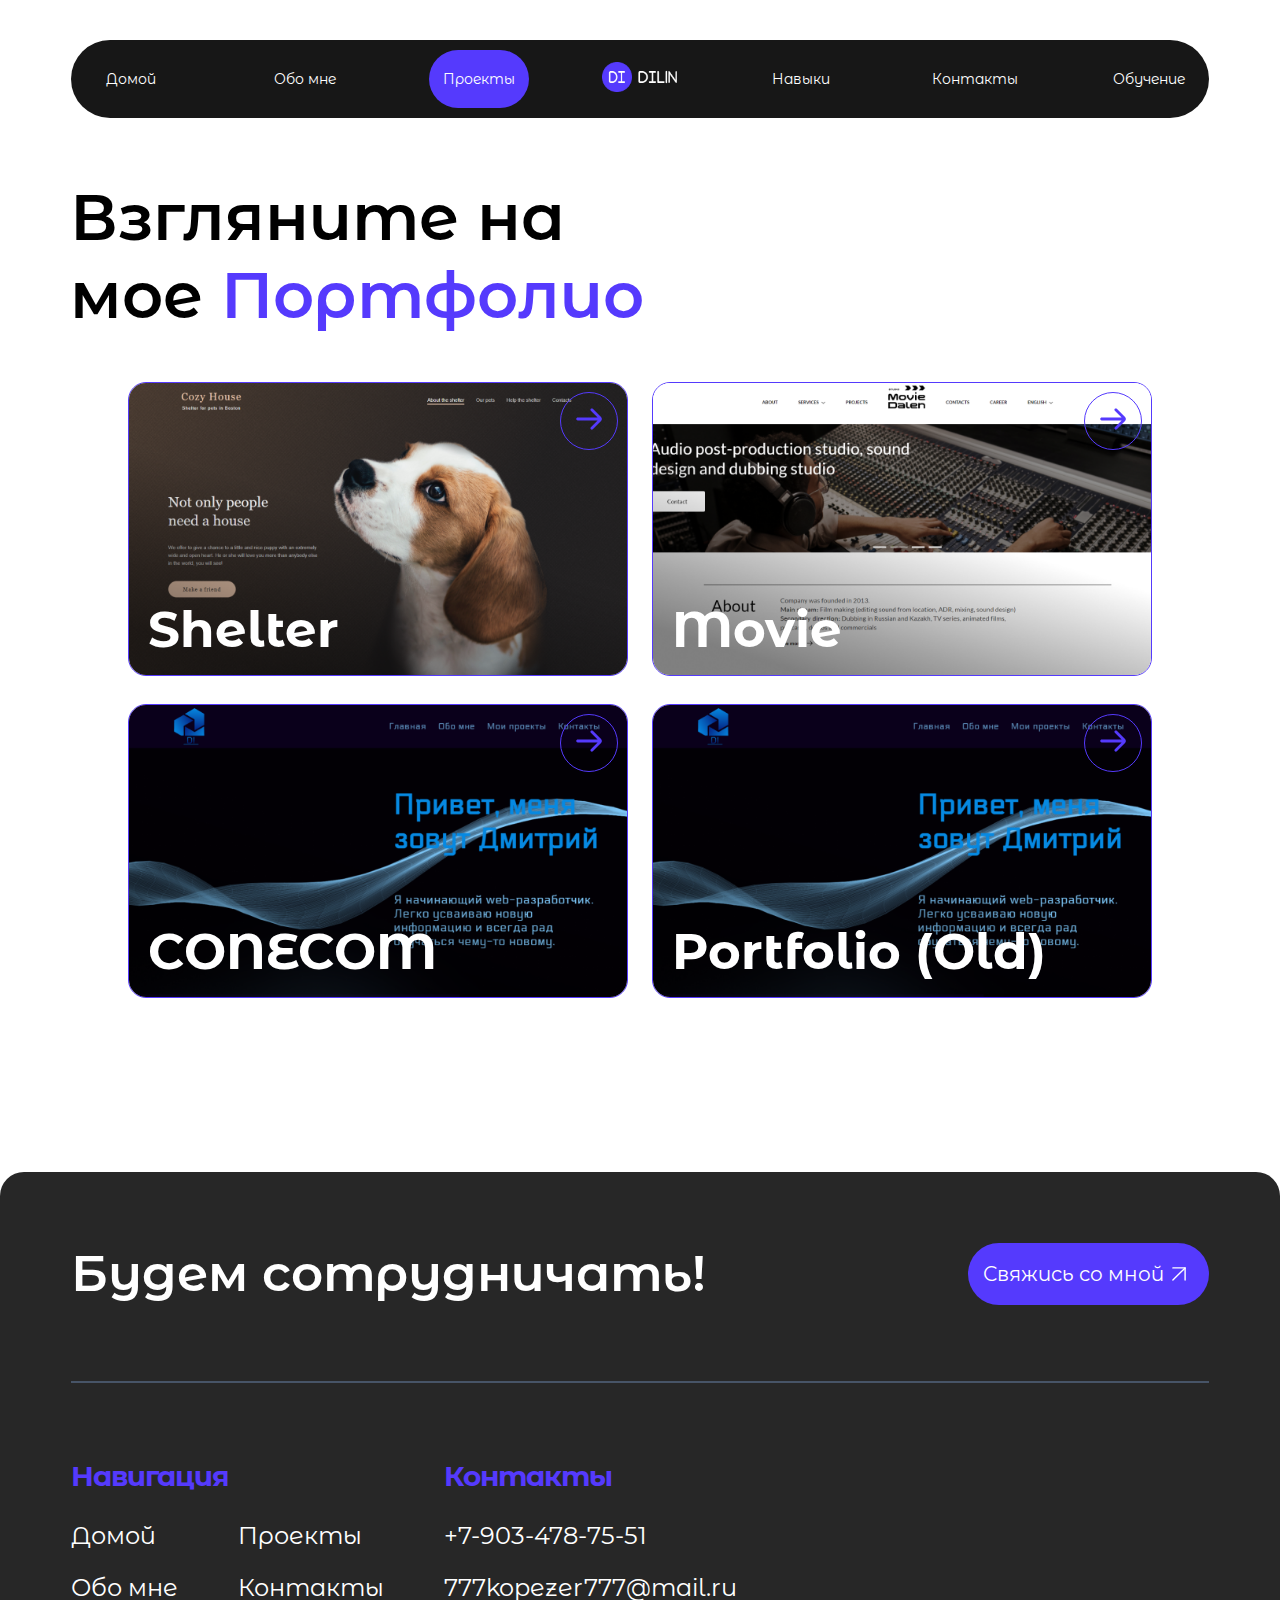
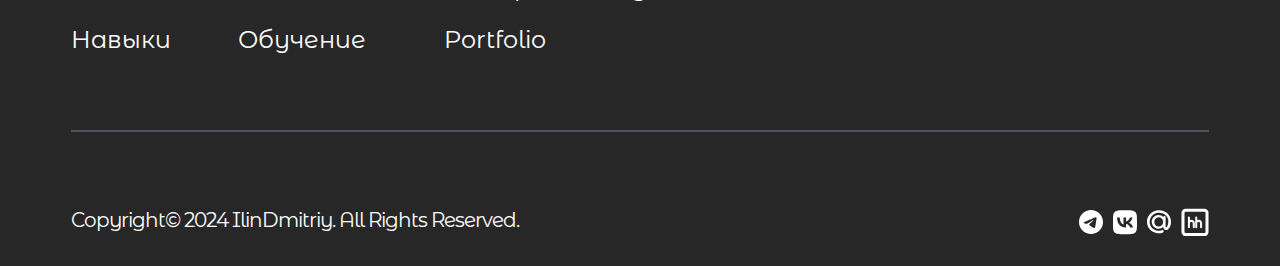
==== commit 7fd0fa6a: "add: portfolio4" ====
--- a/my-project.html
+++ b/my-project.html
@@ -73,6 +73,19 @@
                             </svg>
                         </div>
                         <p class="portfolio-card-txt">Movie</p>
+                    </div>
+                </a>
+                <a href="https://mxayri.github.io/testing-HTDef/">
+                    <div class="portfolio-card">
+                        <img src="./img/portfolio3.png" alt="">
+                        <div class="portfolio-card-arrow">
+                            <svg class="portfolio-card-svg" xmlns="http://www.w3.org/2000/svg" width="26" height="22"
+                                viewBox="0 0 26 22" fill="none">
+                                <path
+                                    d="M1.66667 9.58333C0.884263 9.58333 0.25 10.2176 0.25 11C0.25 11.7824 0.884263 12.4167 1.66667 12.4167L21.6215 12.4167L14.8316 19.2066C14.2784 19.7598 14.2784 20.6568 14.8316 21.2101C15.3848 21.7633 16.2818 21.7633 16.8351 21.2101L25.0417 13.0035C26.1481 11.897 26.1482 10.103 25.0417 8.99653L16.8351 0.789932C16.2818 0.236688 15.3848 0.236688 14.8316 0.789932C14.2784 1.34318 14.2784 2.24016 14.8316 2.7934L21.6215 9.58333L1.66667 9.58333Z" />
+                            </svg>
+                        </div>
+                        <p class="portfolio-card-txt">CONECOM</p>
                     </div>
                 </a>
                 <a href="https://mxayri.github.io/portfolio/">
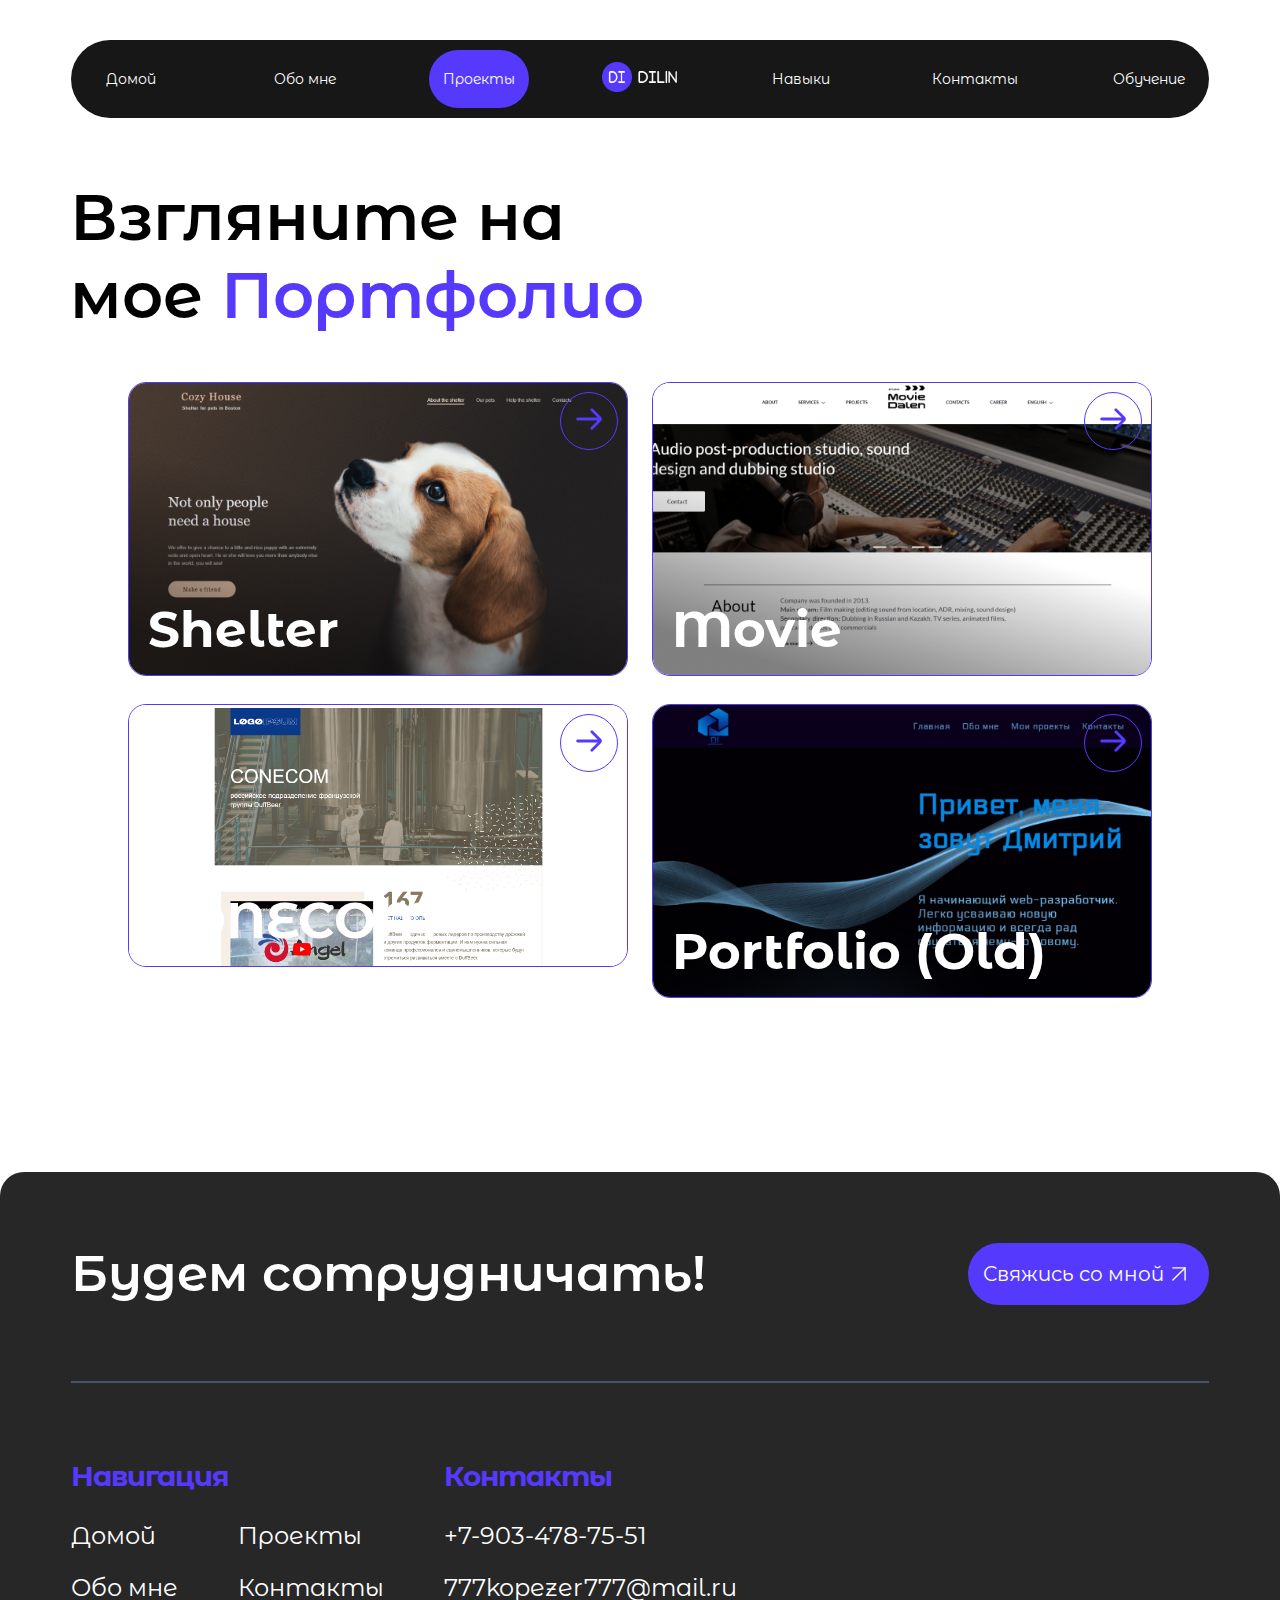
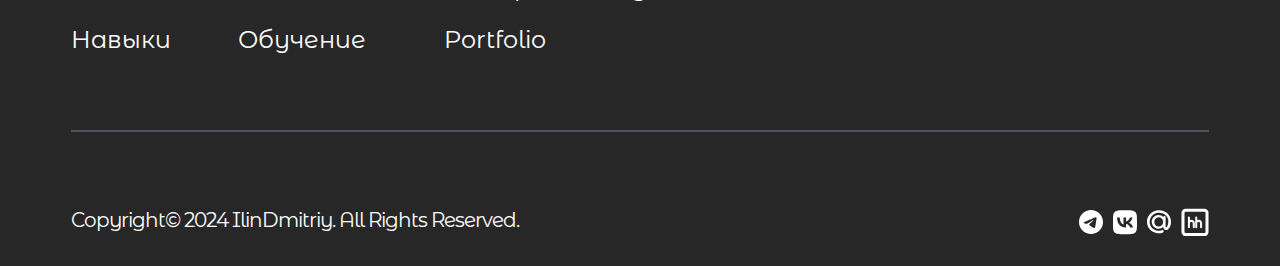
==== commit 26765b4a: "add: img-fix" ====
--- a/my-project.html
+++ b/my-project.html
@@ -77,7 +77,7 @@
                 </a>
                 <a href="https://mxayri.github.io/testing-HTDef/">
                     <div class="portfolio-card">
-                        <img src="./img/portfolio3.png" alt="">
+                        <img src="./img/portfolio4.png" alt="">
                         <div class="portfolio-card-arrow">
                             <svg class="portfolio-card-svg" xmlns="http://www.w3.org/2000/svg" width="26" height="22"
                                 viewBox="0 0 26 22" fill="none">
